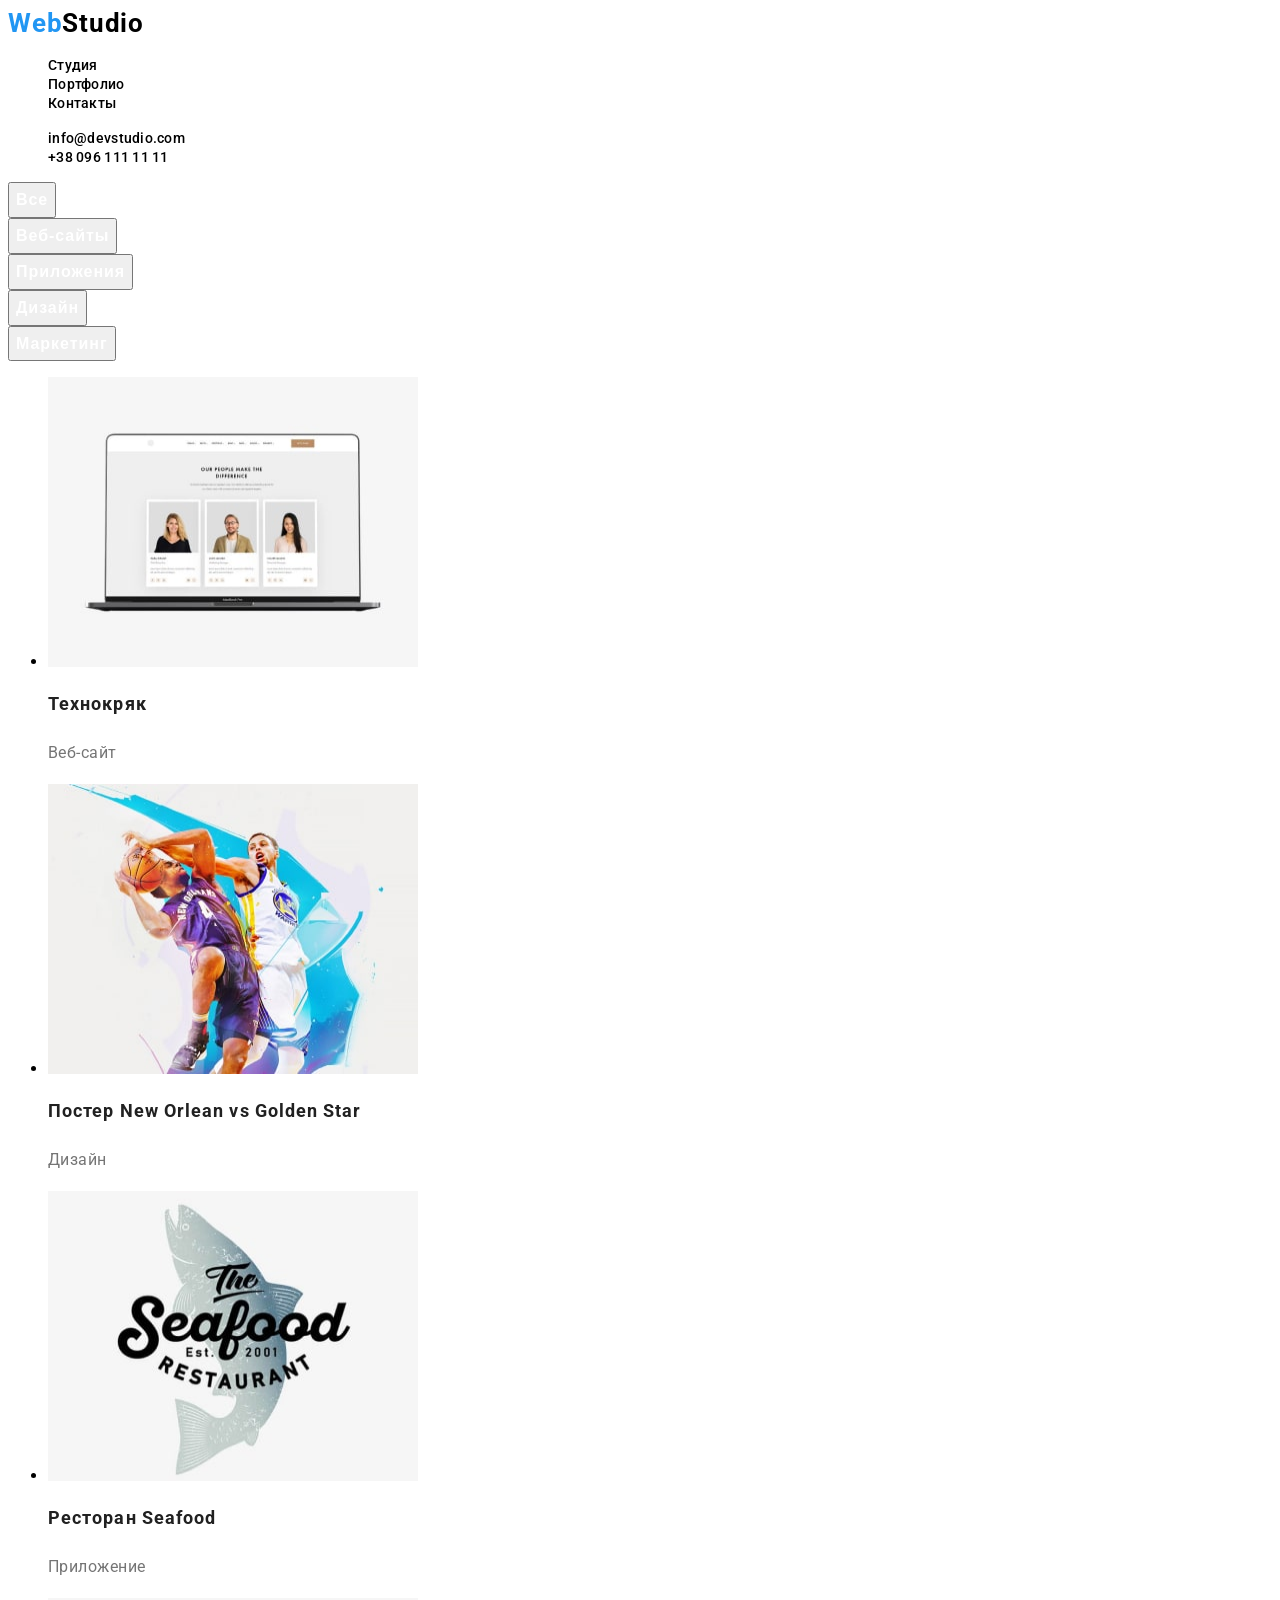
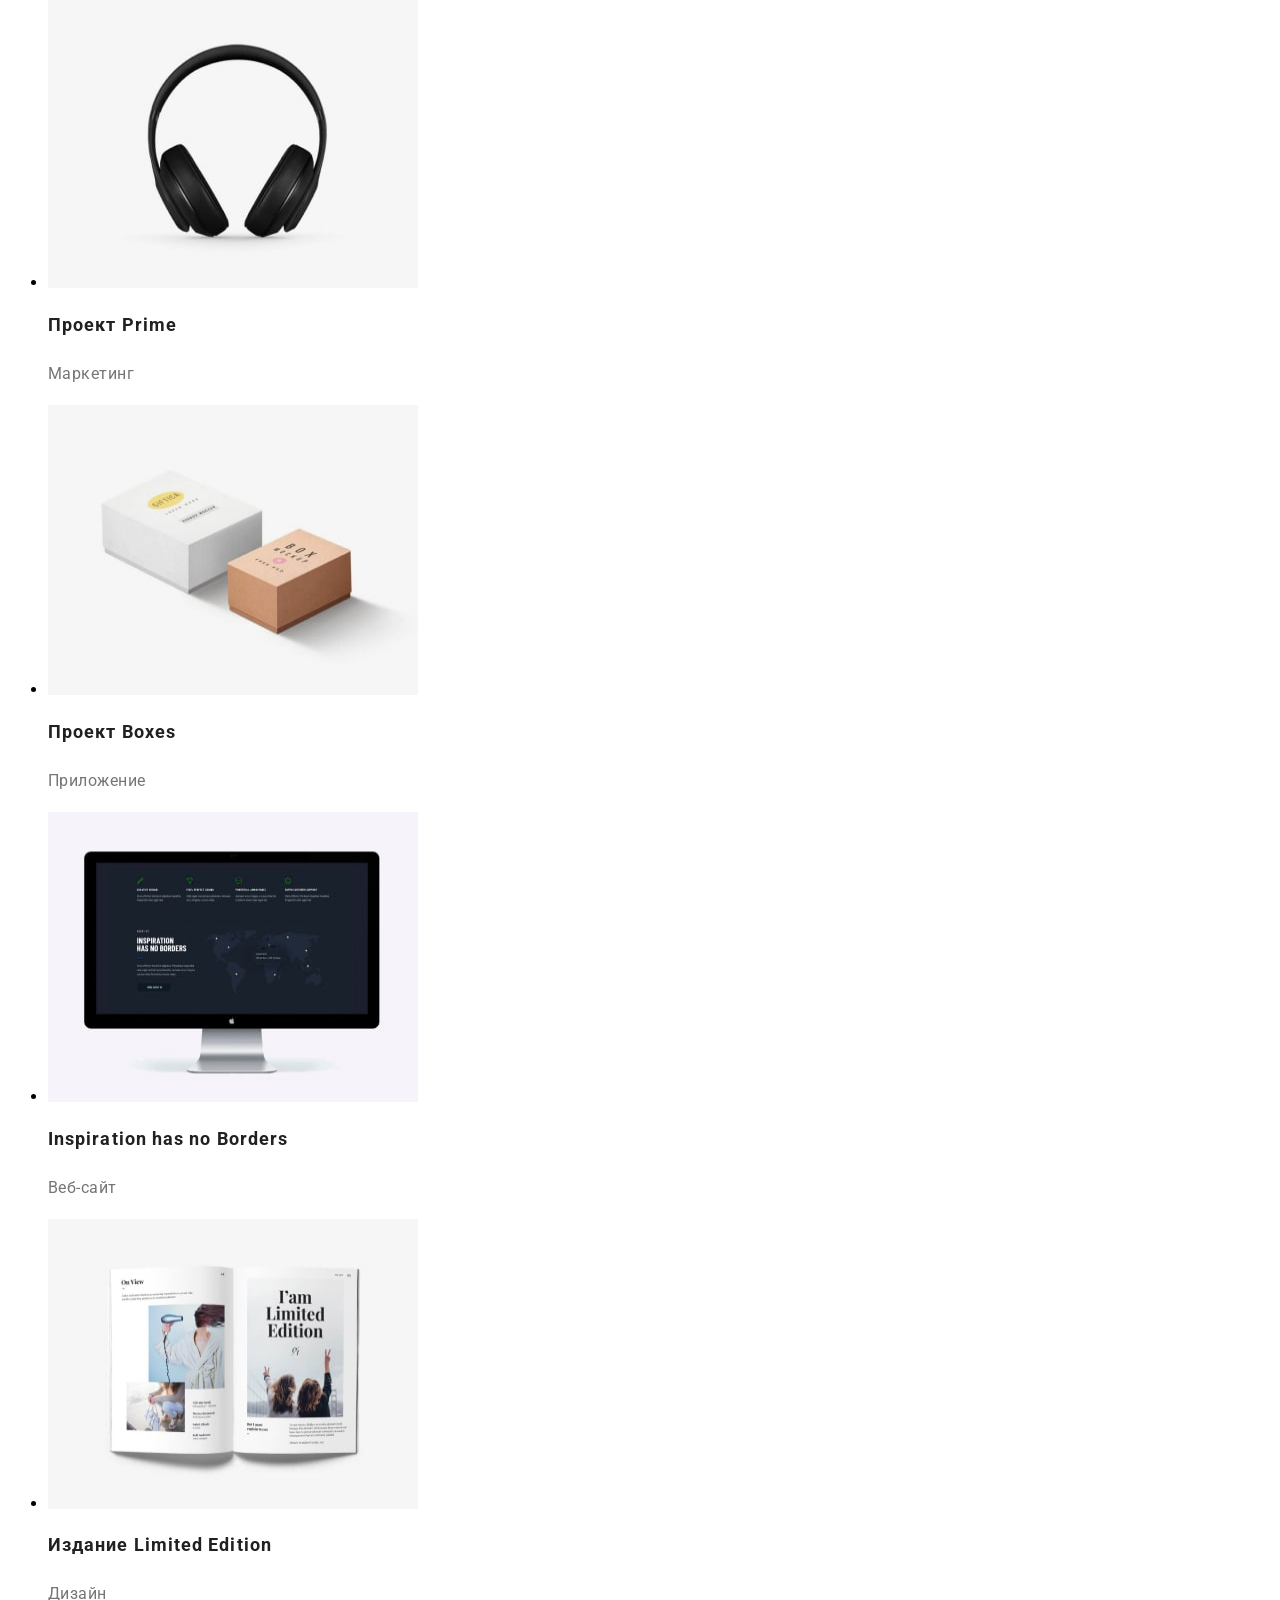
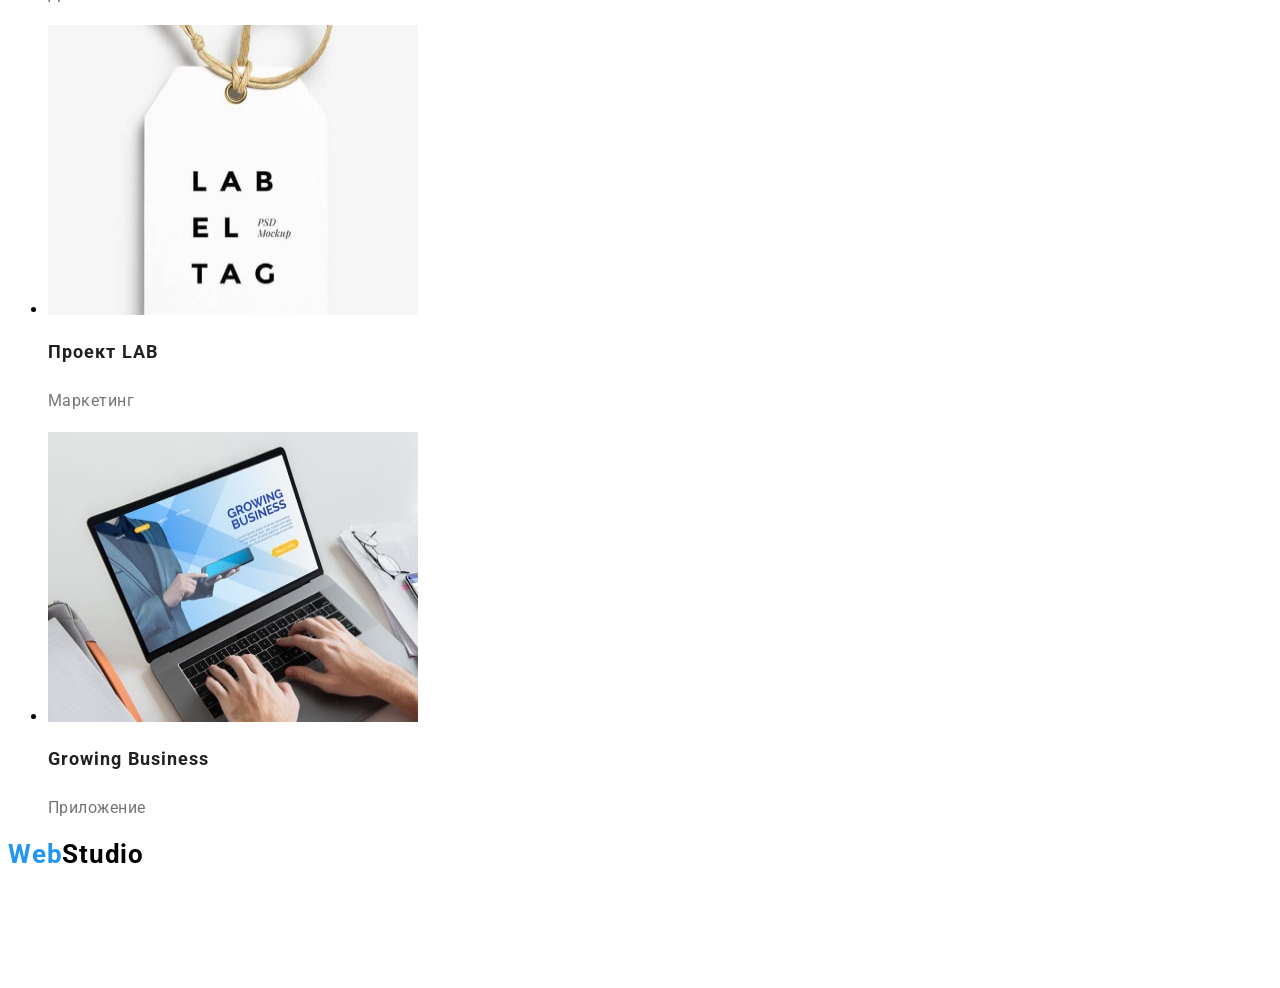
==== portfolio.html @ b76d28d4 "створює goit-markup-hw-03" ====
<!DOCTYPE html>
<html lang="ru">
<head>
    <meta charset="UTF-8">
    <meta http-equiv="X-UA-Compatible" content="IE=edge">
    <meta name="viewport" content="width=device-width, initial-scale=1.0">
    <link rel="preconnect" href="https://fonts.googleapis.com">
    <link rel="preconnect" href="https://fonts.gstatic.com" crossorigin>
    <link href="https://fonts.googleapis.com/css2?family=Raleway:wght@700&family=Roboto:wght@400;500;700;900&display=swap" rel="stylesheet">
    <title>portfolio</title>
    <link rel="stylesheet" href="./css/styles.css">
</head>
<body>
    <!-- header------------------------------------------------------------------- -->
    <header class="header">
        <a href="./index.html" class="link logo">Web<span class="logo-span">Studio</span></a>
            <nav class="header-nav">
                <ul class="list header-nav-ul">
                    <li class="header-nav-li"> <a href="" class="link header-link">Студия</a></li>
                    <li class="header-nav-li"> <a href="" class="link header-link">Портфолио</a></li>
                    <li class="header-nav-li"> <a href="" class="link header-link">Контакты</a></li>
                </ul>
            </nav>
                <ul class="list header-contact">
                    <li class="header-contact-li"> <a href="mailto:info@devstudio.com" class="link header-link">info@devstudio.com</a></li>
                    <li class="header-contact-li"> <a href="tel:+380961111111" class="link header-link">+38 096 111 11 11</a></li>
                </ul>
    </header>
     <!-- batton section -------------------------------------------------------------- -->
    <section>
        <button type="button" class="section-button">Все</button>
        <button type="button" class="section-button">Веб-сайты</button>
        <button type="button" class="section-button">Приложения</button>
        <button type="button" class="section-button">Дизайн</button>
        <button type="button" class="section-button">Маркетинг</button>
    </section>
     <!-- ower progects --------------------------------------------------------------- -->
    <main>
        <section>
            <h1 class="visually-hidden">Наши проекты</h1>
            <ul>
                <li>
                    <img src="./images2/img-min.jpg" alt="ноутбук" width="370" height="290">
                    <h2 class="ower-progects-h2">Технокряк</h2>
                    <p class="ower-progects-h2-p">Веб-сайт</p>
                </li>
                <li>
                    <img src="./images2/img (1)-min.jpg" alt="баскетболиты" width="370" height="290">
                    <h2 class="ower-progects-h2">Постер New Orlean vs Golden Star</h2>
                    <p class="ower-progects-h2-p">Дизайн</p>
                </li>
                <li>
                    <img src="./images2/img (2)-min.jpg" alt="рыба" width="370" height="290">
                    <h2 class="ower-progects-h2">Ресторан Seafood</h2>
                    <p class="ower-progects-h2-p">Приложение</p>
                </li>
                <li>
                    <img src="./images2/img (3)-min.jpg" alt="наушники" width="370" height="290">
                    <h2 class="ower-progects-h2">Проект Prime</h2>
                    <p class="ower-progects-h2-p">Маркетинг</p>
                </li>
                <li>
                    <img src="./images2/img (4)-min.jpg" alt="коробки" width="370" height="290">
                    <h2 class="ower-progects-h2">Проект Boxes</h2>
                    <p class="ower-progects-h2-p">Приложение</p>
                </li>
                <li>
                    <img src="./images2/img (5)-min.jpg" alt="монитор" width="370" height="290">
                    <h2 class="ower-progects-h2">Inspiration has no Borders</h2>
                    <p class="ower-progects-h2-p">Веб-сайт</p>
                </li>
                <li>
                    <img src="./images2/img (6)-min.jpg" alt="книга" width="370" height="290">
                    <h2 class="ower-progects-h2">Издание Limited Edition</h2>
                    <p class="ower-progects-h2-p">Дизайн</p>
                </li>
                <li>
                    <img src="./images2/img (7)-min.jpg" alt="этикетка" width="370" height="290">
                    <h2 class="ower-progects-h2">Проект LAB</h2>
                    <p class="ower-progects-h2-p">Маркетинг</p>
                </li>
                <li>
                    <img src="./images2/img (8)-min.jpg" alt="набирает текст" width="370" height="290">
                    <h2 class="ower-progects-h2">Growing Business</h2>
                    <p class="ower-progects-h2-p">Приложение</p>
                </li>
            </ul>
        </section>
    </main>
     <!-- footer------------------------------------------------------------------- -->
     <footer class="footer">
        <a href="./index.html" class="link logo">Web<span class="logo-span">Studio</span></a>
            <address class="footer-address">
                <p class="footer-address-p">г. Киев, пр-т Леси Украинки, 26</p>
                    <ul class="list footer-address-p-ul">
                        <li class="list footer-address-p-ul-li"> <a href="mailto:info@example.com" class="link footer-link">info@example.com</a></li>
                        <li class="list footer-address-p-ul-li"> <a href="tel:+380961111111" class="link footer-link">+38 096 111 11 11</a></li>
                    </ul>
            </address>
    </footer>
</body>
</html>
---- css/styles.css ----
:root {
    --header-link-color: #000000;
    --header-color: #000000;
    --first-title-color: #FFFFFF;
    --second-title-color: #000000;
    --third-title-color: #212121;
    --btn-color: #FFFFFF;
    --accent-color: #2196F3;
    --logo-color: #2196F3;
    --logo-span-color: #000000;
    --paragraph-color: #757575;
    --footer-address-color: #FFFFFF;
    /* портфольйо */
    --portfolio-h2-color: #212121;
    --portfolio-paragraph-color: #757575;
}

body {
    font-family: 'Roboto', sans-serif;
}

.list {
    list-style: none;
}

.link {
    text-decoration: none;
}

/* !!!!!!!!!!!!!!!!!!!!!!!!! клас який ховає текст та не займає місце, при чому браузер цей текст бачить!!!!!!!!! */
.visually-hidden {        
    position: absolute;
    white-space: nowrap;
    width: 1px;
    height: 1px;
    overflow: hidden;
    border: 0;
    padding: 0;
    clip: rect(0 0 0 0);
    clip-path: inset(50%);
    margin: -1px;
  }

.logo {
    ont-family: 'Raleway', sans-serif;
    font-style: normal;
    font-weight: 700;
    font-size: 26px;
    line-height: 1.19;
    letter-spacing: 0.03em;
    color: var(--logo-color);
}

.logo-span {
    ont-family: 'Raleway', sans-serif;
    font-style: normal;
    font-weight: 700;
    font-size: 26px;
    line-height: 1.19;
    letter-spacing: 0.03em;
    color: var(--logo-span-color);
}

/* --------------- header -------------- */

.header-link {
    font-weight: 500;
    font-size: 14px;
    line-height: 1.14;
    letter-spacing: 0.02em;
    color: var(--header-link-color);
}

.header-link:hover,
.header-link:focus {
    color: var(--accent-color);
}

/* --------------- section h1 -------------- */

.maine-title {
    font-size: 44px;
    line-height: 1.36;
    letter-spacing: 0.06em;
    text-transform: uppercase;
    color: var(--first-title-color);
}

.section-button {
    font-weight: 700;
    font-size: 16px;
    line-height: 1.87;
    display: flex;
    align-items: center;
    text-align: center;
    letter-spacing: 0.06em;
    color: var(--btn-color);
}

/* --------------- section ower direction -------------- */

.section-ower-direction-h2-ul-li-h3 {
    font-size: 14px;
    line-height: 1.14;
    letter-spacing: 0.03em;
    text-transform: uppercase;
    color: var(--third-title-color);
}

.section-ower-direction-h2-ul-li-h3-p {
    font-weight: 400;
    font-size: 14px;
    line-height: 1.71;
    letter-spacing: 0.03em;
    color: var(--paragraph-color);
}

/* --------------- what are we doing -------------- */

.section-what-are-we-doing-h2 {
    font-size: 36px;
    line-height: 1.16;
    text-align: center;
    letter-spacing: 0.03em;
    color: var(--second-title-color);
}

/* --------------- ower team -------------- */

.section-ower-team-h2 {
    font-size: 36px;
    line-height: 1.16;
    text-align: center;
    letter-spacing: 0.03em;
    color: var(--second-title-color);
}

.section-ower-team-h2-ul-li-h3 {
    font-size: 16px;
    line-height: 1.18;
    text-align: center;
    letter-spacing: 0.03em;
    color: var(--third-title-color);
}

.section-ower-team-h2-ul-li-h3-p {
    font-weight: 400;
    font-size: 16px;
    line-height: 1.18;
    text-align: center;
    letter-spacing: 0.03em;
    color: var(--paragraph-color);
}

/* --------------- footer -------------- */

.footer-address {
    font-style: normal;
}

.footer-address-p {
    font-weight: 400;
    font-size: 14px;
    line-height: 1.71;
    letter-spacing: 0.03em;
    color: var(--footer-address-color);
}

.footer-link {
    font-weight: 400;
    font-size: 14px;
    line-height: 1.71;
    letter-spacing: 0.03em;
    color: rgba(255, 255, 255, 0.6);
}

/* !!!!!------------------- portfolio -----------------------!!!!! */

.ower-progects-h2 {
    font-size: 18px;
    line-height: 2;
    letter-spacing: 0.06em;
    color: var(--portfolio-h2-color);
}

.ower-progects-h2-p {
    font-weight: 400;
    font-size: 16px;
    line-height: 1.87;
    letter-spacing: 0.03em;
    color: var(--portfolio-paragraph-color);
}
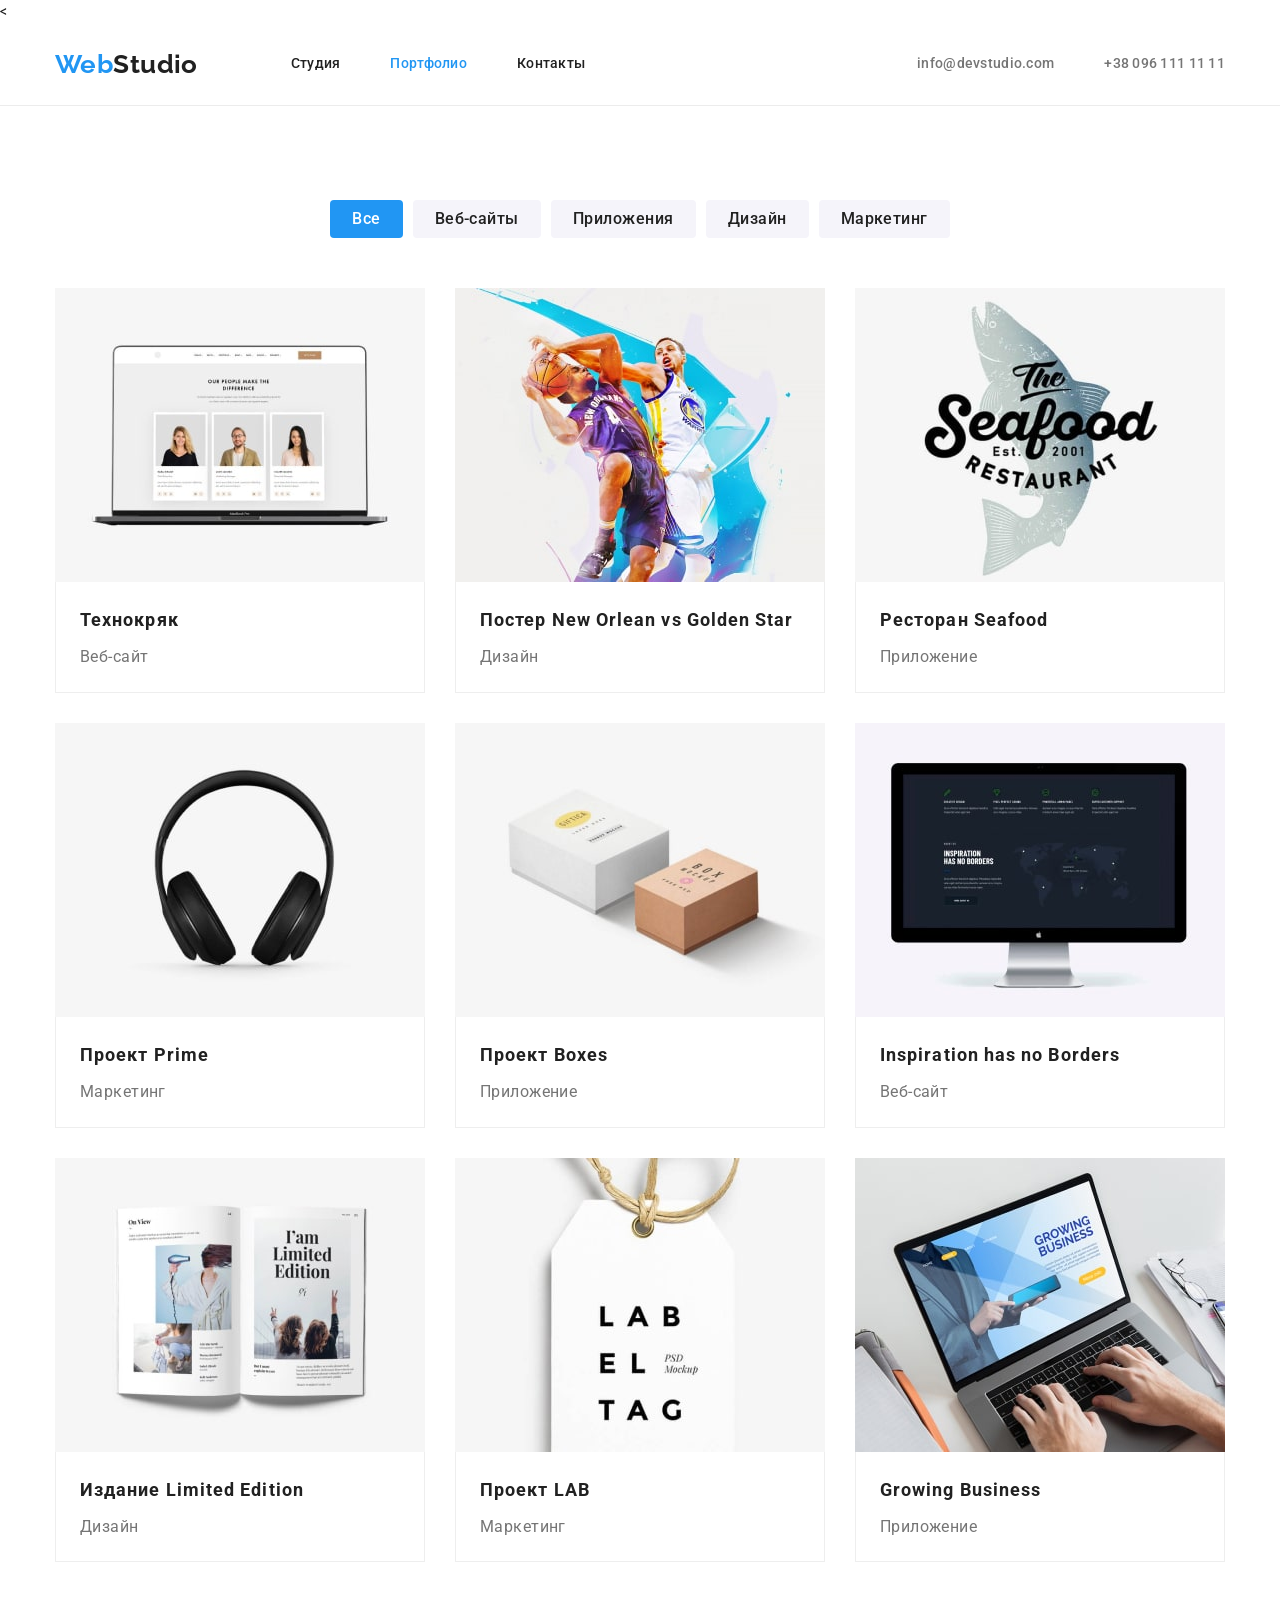
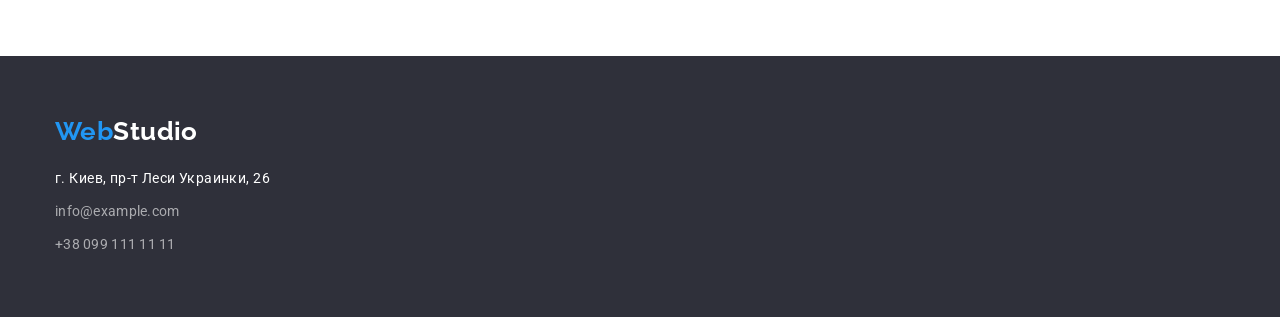
==== commit 0f0790cf: "закінчує портфольйо" ====
--- a/portfolio.html
+++ b/portfolio.html
@@ -1,102 +1,213 @@
-<!DOCTYPE html>
+<<!DOCTYPE html>
 <html lang="ru">
-<head>
-    <meta charset="UTF-8">
-    <meta http-equiv="X-UA-Compatible" content="IE=edge">
-    <meta name="viewport" content="width=device-width, initial-scale=1.0">
-    <link rel="preconnect" href="https://fonts.googleapis.com">
-    <link rel="preconnect" href="https://fonts.gstatic.com" crossorigin>
-    <link href="https://fonts.googleapis.com/css2?family=Raleway:wght@700&family=Roboto:wght@400;500;700;900&display=swap" rel="stylesheet">
-    <title>portfolio</title>
-    <link rel="stylesheet" href="./css/styles.css">
-</head>
-<body>
-    <!-- header------------------------------------------------------------------- -->
-    <header class="header">
-        <a href="./index.html" class="link logo">Web<span class="logo-span">Studio</span></a>
-            <nav class="header-nav">
-                <ul class="list header-nav-ul">
-                    <li class="header-nav-li"> <a href="" class="link header-link">Студия</a></li>
-                    <li class="header-nav-li"> <a href="" class="link header-link">Портфолио</a></li>
-                    <li class="header-nav-li"> <a href="" class="link header-link">Контакты</a></li>
-                </ul>
-            </nav>
-                <ul class="list header-contact">
-                    <li class="header-contact-li"> <a href="mailto:info@devstudio.com" class="link header-link">info@devstudio.com</a></li>
-                    <li class="header-contact-li"> <a href="tel:+380961111111" class="link header-link">+38 096 111 11 11</a></li>
-                </ul>
+  <head>
+    <meta charset="UTF-8" />
+    <meta http-equiv="X-UA-Compatible" content="IE=edge" />
+    <meta name="viewport" content="width=device-width, initial-scale=1.0" />
+
+    <link rel="preconnect" href="https://fonts.googleapis.com" />
+    <link rel="preconnect" href="https://fonts.gstatic.com" crossorigin />
+    <link
+      href="https://fonts.googleapis.com/css2?family=Raleway:wght@700&family=Roboto:wght@400;500;700;900&display=swap"
+      rel="stylesheet"
+    />
+
+    <title>Портфолио</title>
+
+    <link
+      rel="stylesheet"
+      href="https://cdnjs.cloudflare.com/ajax/libs/modern-normalize/1.0.0/modern-normalize.min.css"
+    />
+
+    <link rel="stylesheet" href="./css/styles.css" />
+  </head>
+  <body>
+    <header class="page-header">
+      <div class="container">
+        <nav class="header-nav">
+          <a href="./index.html" class="logo" lang="en"><span class="accent">Web</span>Studio</a>
+          <ul class="list nav-links">
+            <li class="nav-item">
+              <a href="./index.html" class="nav-link">Студия</a>
+            </li>
+            <li class="nav-item">
+              <a href="./portfolio.html" class="nav-link active">Портфолио</a>
+            </li>
+            <li class="nav-item">
+              <a href="" class="nav-link">Контакты</a>
+            </li>
+          </ul>
+        </nav>
+        <ul class="list header-contacts">
+          <li class="contact-item">
+            <a href="mailto:info@devstudio.com" class="contact-link">info@devstudio.com</a>
+          </li>
+          <li class="contact-item">
+            <a href="tel:+380961111111" class="contact-link">+38 096 111 11 11</a>
+          </li>
+        </ul>
+      </div>
     </header>
-     <!-- batton section -------------------------------------------------------------- -->
-    <section>
-        <button type="button" class="section-button">Все</button>
-        <button type="button" class="section-button">Веб-сайты</button>
-        <button type="button" class="section-button">Приложения</button>
-        <button type="button" class="section-button">Дизайн</button>
-        <button type="button" class="section-button">Маркетинг</button>
-    </section>
-     <!-- ower progects --------------------------------------------------------------- -->
+
     <main>
-        <section>
-            <h1 class="visually-hidden">Наши проекты</h1>
-            <ul>
-                <li>
-                    <img src="./images2/img-min.jpg" alt="ноутбук" width="370" height="290">
-                    <h2 class="ower-progects-h2">Технокряк</h2>
-                    <p class="ower-progects-h2-p">Веб-сайт</p>
-                </li>
-                <li>
-                    <img src="./images2/img (1)-min.jpg" alt="баскетболиты" width="370" height="290">
-                    <h2 class="ower-progects-h2">Постер New Orlean vs Golden Star</h2>
-                    <p class="ower-progects-h2-p">Дизайн</p>
-                </li>
-                <li>
-                    <img src="./images2/img (2)-min.jpg" alt="рыба" width="370" height="290">
-                    <h2 class="ower-progects-h2">Ресторан Seafood</h2>
-                    <p class="ower-progects-h2-p">Приложение</p>
-                </li>
-                <li>
-                    <img src="./images2/img (3)-min.jpg" alt="наушники" width="370" height="290">
-                    <h2 class="ower-progects-h2">Проект Prime</h2>
-                    <p class="ower-progects-h2-p">Маркетинг</p>
-                </li>
-                <li>
-                    <img src="./images2/img (4)-min.jpg" alt="коробки" width="370" height="290">
-                    <h2 class="ower-progects-h2">Проект Boxes</h2>
-                    <p class="ower-progects-h2-p">Приложение</p>
-                </li>
-                <li>
-                    <img src="./images2/img (5)-min.jpg" alt="монитор" width="370" height="290">
-                    <h2 class="ower-progects-h2">Inspiration has no Borders</h2>
-                    <p class="ower-progects-h2-p">Веб-сайт</p>
-                </li>
-                <li>
-                    <img src="./images2/img (6)-min.jpg" alt="книга" width="370" height="290">
-                    <h2 class="ower-progects-h2">Издание Limited Edition</h2>
-                    <p class="ower-progects-h2-p">Дизайн</p>
-                </li>
-                <li>
-                    <img src="./images2/img (7)-min.jpg" alt="этикетка" width="370" height="290">
-                    <h2 class="ower-progects-h2">Проект LAB</h2>
-                    <p class="ower-progects-h2-p">Маркетинг</p>
-                </li>
-                <li>
-                    <img src="./images2/img (8)-min.jpg" alt="набирает текст" width="370" height="290">
-                    <h2 class="ower-progects-h2">Growing Business</h2>
-                    <p class="ower-progects-h2-p">Приложение</p>
-                </li>
-            </ul>
-        </section>
+      <section class="section portfolio">
+        <div class="container">
+          <h1 style="display: none">Наши работы</h1>
+          <ul class="list filter-list">
+            <li class="filter-item">
+              <button type="button" class="button button-secondary active">Все</button>
+            </li>
+            <li class="filter-item">
+              <button type="button" class="button button-secondary">Веб-сайты</button>
+            </li>
+            <li class="filter-item">
+              <button type="button" class="button button-secondary">Приложения</button>
+            </li>
+            <li class="filter-item">
+              <button type="button" class="button button-secondary">Дизайн</button>
+            </li>
+            <li class="filter-item">
+              <button type="button" class="button button-secondary">Маркетинг</button>
+            </li>
+          </ul>
+          <ul class="list portfolio-list">
+            <li class="portfolio-case">
+              <img
+                class="case-img"
+                src="./images2/img-min.jpg"
+                alt="Пример"
+                width="370"
+                height="294"
+              />
+              <div class="case-info">
+                <h2 class="item-title">Технокряк</h2>
+                <p class="item-descr">Веб-сайт</p>
+              </div>
+            </li>
+            <li class="portfolio-case">
+              <img
+                class="case-img"
+                src="./images2/img (1)-min.jpg"
+                alt="Пример"
+                width="370"
+                height="294"
+              />
+              <div class="case-info">
+                <h2 class="item-title">Постер New Orlean vs Golden Star</h2>
+                <p class="item-descr">Дизайн</p>
+              </div>
+            </li>
+            <li class="portfolio-case">
+              <img
+                class="case-img"
+                src="./images2/img (2)-min.jpg"
+                alt="Пример"
+                width="370"
+                height="294"
+              />
+              <div class="case-info">
+                <h2 class="item-title">Ресторан Seafood</h2>
+                <p class="item-descr">Приложение</p>
+              </div>
+            </li>
+            <li class="portfolio-case">
+              <img
+                class="case-img"
+                src="./images2/img (3)-min.jpg"
+                alt="Пример"
+                width="370"
+                height="294"
+              />
+              <div class="case-info">
+                <h2 class="item-title">Проект Prime</h2>
+                <p class="item-descr">Маркетинг</p>
+              </div>
+            </li>
+            <li class="portfolio-case">
+              <img
+                class="case-img"
+                src="./images2/img (4)-min.jpg"
+                alt="Пример"
+                width="370"
+                height="294"
+              />
+              <div class="case-info">
+                <h2 class="item-title">Проект Boxes</h2>
+                <p class="item-descr">Приложение</p>
+              </div>
+            </li>
+            <li class="portfolio-case">
+              <img
+                class="case-img"
+                src="./images2/img (5)-min.jpg"
+                alt="Пример"
+                width="370"
+                height="294"
+              />
+              <div class="case-info">
+                <h2 class="item-title">Inspiration has no Borders</h2>
+                <p class="item-descr">Веб-сайт</p>
+              </div>
+            </li>
+            <li class="portfolio-case">
+              <img
+                class="case-img"
+                src="./images2/img (6)-min.jpg"
+                alt="Пример"
+                width="370"
+                height="294"
+              />
+              <div class="case-info">
+                <h2 class="item-title">Издание Limited Edition</h2>
+                <p class="item-descr">Дизайн</p>
+              </div>
+            </li>
+            <li class="portfolio-case">
+              <img
+                class="case-img"
+                src="./images2/img (7)-min.jpg"
+                alt="Пример"
+                width="370"
+                height="294"
+              />
+              <div class="case-info">
+                <h2 class="item-title">Проект LAB</h2>
+                <p class="item-descr">Маркетинг</p>
+              </div>
+            </li>
+            <li class="portfolio-case">
+              <img
+                class="case-img"
+                src="./images2/img (8)-min.jpg"
+                alt="Пример"
+                width="370"
+                height="294"
+              />
+              <div class="case-info">
+                <h2 class="item-title">Growing Business</h2>
+                <p class="item-descr">Приложение</p>
+              </div>
+            </li>
+          </ul>
+        </div>
+      </section>
     </main>
-     <!-- footer------------------------------------------------------------------- -->
-     <footer class="footer">
-        <a href="./index.html" class="link logo">Web<span class="logo-span">Studio</span></a>
-            <address class="footer-address">
-                <p class="footer-address-p">г. Киев, пр-т Леси Украинки, 26</p>
-                    <ul class="list footer-address-p-ul">
-                        <li class="list footer-address-p-ul-li"> <a href="mailto:info@example.com" class="link footer-link">info@example.com</a></li>
-                        <li class="list footer-address-p-ul-li"> <a href="tel:+380961111111" class="link footer-link">+38 096 111 11 11</a></li>
-                    </ul>
-            </address>
+
+    <footer class="page-footer">
+      <div class="container">
+        <a href="./index.html" class="logo" lang="en"><span class="accent">Web</span>Studio</a>
+        <address>
+          <p class="addr">г. Киев, пр-т Леси Украинки, 26</p>
+          <ul class="list contacts">
+            <li class="contact-item">
+              <a href="mailto:info@example.com" class="contact-link">info@example.com</a>
+            </li>
+            <li class="contact-item">
+              <a href="tel:+380991111111" class="contact-link">+38 099 111 11 11</a>
+            </li>
+          </ul>
+        </address>
+      </div>
     </footer>
-</body>
-</html>+  </body>
+</html>
--- a/css/styles.css
+++ b/css/styles.css
@@ -1,193 +1,400 @@
 :root {
-    --header-link-color: #000000;
-    --header-color: #000000;
-    --first-title-color: #FFFFFF;
-    --second-title-color: #000000;
-    --third-title-color: #212121;
-    --btn-color: #FFFFFF;
-    --accent-color: #2196F3;
-    --logo-color: #2196F3;
-    --logo-span-color: #000000;
-    --paragraph-color: #757575;
-    --footer-address-color: #FFFFFF;
-    /* портфольйо */
-    --portfolio-h2-color: #212121;
-    --portfolio-paragraph-color: #757575;
-}
-
-body {
-    font-family: 'Roboto', sans-serif;
-}
-
-.list {
-    list-style: none;
-}
-
-.link {
+    /* colors for text on light background */
+    --main-text-color-dark: #212121;
+    --secondary-text-color-dark: #757575;
+  
+    /* colors for text on dark background */
+    --main-text-color-light: #ffffff;
+    --secondary-text-color-light: #ffffff99;
+  
+    /* colors for background */
+    --main-background-color: #ffffff;
+    --secondary-backgound-color-light: #f5f4fa;
+    --secondary-background-color-dark: #2f303a;
+  
+    /* accent colors */
+    --accent-color: #2196f3;
+  }
+  
+  /* reset some default styles */
+  
+  .container * {
+    /* outline: 1px solid red; */
+  }
+  
+  a {
     text-decoration: none;
-}
-
-/* !!!!!!!!!!!!!!!!!!!!!!!!! клас який ховає текст та не займає місце, при чому браузер цей текст бачить!!!!!!!!! */
-.visually-hidden {        
-    position: absolute;
-    white-space: nowrap;
-    width: 1px;
-    height: 1px;
-    overflow: hidden;
-    border: 0;
+  }
+  
+  .list {
+    list-style-type: none;
     padding: 0;
-    clip: rect(0 0 0 0);
-    clip-path: inset(50%);
-    margin: -1px;
-  }
-
-.logo {
-    ont-family: 'Raleway', sans-serif;
-    font-style: normal;
+    margin: 0;
+  }
+  
+  h1,
+  h2,
+  h3,
+  h4,
+  h5,
+  h6,
+  p,
+  button {
+    padding: 0;
+    margin: 0;
+  }
+  
+  img {
+    display: block;
+  }
+  
+  /* common styles */
+  body {
+    font-family: Roboto, 'Segoe UI', Tahoma, Geneva, Verdana, sans-serif;
+    font-size: 14px;
+    line-height: 1.71;
+    letter-spacing: 0.03em;
+  
+    color: var(--main-text-color-dark);
+    margin: 0;
+  }
+  
+  .accent {
+    color: var(--accent-color);
+  }
+  
+  .button {
+    border: none;
+    box-shadow: none;
+    cursor: pointer;
+  
+    font-family: inherit;
+    font-weight: 500;
+    font-size: 16px;
+    line-height: 1.62;
+    letter-spacing: 0.03em;
+    text-align: center;
+  
+    border-radius: 4px;
+    padding: 6px 22px;
+  }
+  
+  .button-main {
+    background: var(--accent-color);
+    color: var(--main-text-color-light);
+  }
+  
+  .button-secondary {
+    background-color: var(--secondary-backgound-color-light);
+    color: var(--main-text-color-dark);
+  }
+  
+  .button-secondary.active,
+  .button-secondary:hover,
+  .button-secondary:focus {
+    background: var(--accent-color);
+    color: var(--main-text-color-light);
+  }
+  
+  .section {
+    padding: 94px 0;
+  }
+  
+  .section-title {
+    font-weight: 700;
+    font-size: 36px;
+    line-height: 1.17;
+    text-align: center;
+  
+    margin-bottom: 50px;
+  }
+  
+  .container {
+    width: 1200px;
+    margin: 0 auto;
+    padding: 0 15px;
+  }
+  
+  /* header styles */
+  .page-header {
+    padding: 25px 0;
+    border-bottom: 1px solid #ececec;
+  }
+  
+  .page-header .container {
+    display: flex;
+    justify-content: space-between;
+    align-items: center;
+  }
+  
+  .logo {
+    font-family: Raleway;
     font-weight: 700;
     font-size: 26px;
     line-height: 1.19;
-    letter-spacing: 0.03em;
-    color: var(--logo-color);
-}
-
-.logo-span {
-    ont-family: 'Raleway', sans-serif;
-    font-style: normal;
-    font-weight: 700;
-    font-size: 26px;
-    line-height: 1.19;
-    letter-spacing: 0.03em;
-    color: var(--logo-span-color);
-}
-
-/* --------------- header -------------- */
-
-.header-link {
+    color: var(--main-text-color-dark);
+  }
+  
+  .logo:hover {
+    opacity: 0.85;
+  }
+  
+  .header-nav {
+    display: flex;
+    align-items: center;
+    justify-content: space-between;
+  }
+  
+  .nav-links {
+    display: flex;
+    margin-left: 93px;
+  }
+  
+  .nav-item .nav-link {
     font-weight: 500;
     font-size: 14px;
     line-height: 1.14;
     letter-spacing: 0.02em;
-    color: var(--header-link-color);
-}
-
-.header-link:hover,
-.header-link:focus {
+  
+    color: var(--main-text-color-dark);
+  }
+  
+  .page-header .nav-item:not(:last-child) {
+    margin-right: 50px;
+  }
+  
+  .nav-links .nav-link:hover,
+  .nav-links .nav-link:focus,
+  .nav-links .nav-link.active {
     color: var(--accent-color);
-}
-
-/* --------------- section h1 -------------- */
-
-.maine-title {
+  }
+  
+  .header-contacts {
+    display: flex;
+  flex-wrap: wrap;}
+  
+  .header-contacts .contact-link {
+    font-weight: 500;
+    font-size: 14px;
+    line-height: 1.14;
+    letter-spacing: 0.02em;
+  
+    color: var(--secondary-text-color-dark);
+  }
+  
+  .page-header .contact-item:not(:first-child) {
+    margin-left: 50px;
+  }
+  
+  .header-contacts .contact-link:hover,
+  .header-contacts .contact-link:focus {
+    color: var(--accent-color);
+  }
+  
+  /* home page styles */
+  .hero {
+    background-color: var(--secondary-background-color-dark);
+    text-align: center;
+  
+    padding: 200px 0;
+  }
+  
+  .hero .button {
+    padding: 10px 32px;
+  }
+  
+  .homepage-headline {
+    font-weight: 900;
     font-size: 44px;
     line-height: 1.36;
     letter-spacing: 0.06em;
     text-transform: uppercase;
-    color: var(--first-title-color);
-}
-
-.section-button {
+  
+    color: var(--main-text-color-light);
+  
+    width: 696px;
+    margin: 0 auto 30px;
+  }
+  
+  .hero .button-main {
     font-weight: 700;
     font-size: 16px;
     line-height: 1.87;
-    display: flex;
-    align-items: center;
-    text-align: center;
     letter-spacing: 0.06em;
-    color: var(--btn-color);
-}
-
-/* --------------- section ower direction -------------- */
-
-.section-ower-direction-h2-ul-li-h3 {
+  }
+  
+  .advantages-list {
+    display: flex;
+  }
+  
+  .advantage-item {
+    flex: 1;
+  }
+  
+  .advantage-item:not(:last-child) {
+    margin-right: 30px;
+  }
+  
+  .advantage-item .item-title {
+    font-weight: 700;
     font-size: 14px;
     line-height: 1.14;
-    letter-spacing: 0.03em;
     text-transform: uppercase;
-    color: var(--third-title-color);
-}
-
-.section-ower-direction-h2-ul-li-h3-p {
-    font-weight: 400;
-    font-size: 14px;
-    line-height: 1.71;
-    letter-spacing: 0.03em;
-    color: var(--paragraph-color);
-}
-
-/* --------------- what are we doing -------------- */
-
-.section-what-are-we-doing-h2 {
-    font-size: 36px;
-    line-height: 1.16;
+  
+    color: var(--main-text-color-dark);
+  
+    margin-bottom: 10px;
+  }
+  
+  .advantage-item .item-descr {
+    color: var(--secondary-text-color-dark);
+  }
+  
+  .example {
+    padding-top: 0;
+  }
+  
+  .examples-list {
+    display: flex;
+  }
+  
+  .example-item:not(:last-child) {
+    margin-right: 30px;
+  }
+  
+  .team {
+    background-color: var(--secondary-backgound-color-light);
+  }
+  
+  .team-list {
+    display: flex;
+  }
+  
+  .team-item {
+    background-color: var(--main-text-color-light);
+    box-shadow: 0px 1px 3px rgba(0, 0, 0, 0.12), 0px 1px 1px rgba(0, 0, 0, 0.14),
+      0px 2px 1px rgba(0, 0, 0, 0.2);
+    border-radius: 0px 0px 4px 4px;
+  }
+  
+  .team-item:not(:last-child) {
+    margin-right: 30px;
+  }
+  
+  .team-item .team-info {
+    padding: 30px 10px;
+  }
+  
+  .team-item .item-title {
+    font-weight: 500;
+    font-size: 16px;
+    line-height: 1.19;
     text-align: center;
     letter-spacing: 0.03em;
-    color: var(--second-title-color);
-}
-
-/* --------------- ower team -------------- */
-
-.section-ower-team-h2 {
-    font-size: 36px;
-    line-height: 1.16;
+  
+    margin-bottom: 10px;
+  }
+  
+  .team-item .item-descr {
+    font-size: 16px;
+    line-height: 1.19;
     text-align: center;
-    letter-spacing: 0.03em;
-    color: var(--second-title-color);
-}
-
-.section-ower-team-h2-ul-li-h3 {
-    font-size: 16px;
-    line-height: 1.18;
-    text-align: center;
-    letter-spacing: 0.03em;
-    color: var(--third-title-color);
-}
-
-.section-ower-team-h2-ul-li-h3-p {
-    font-weight: 400;
-    font-size: 16px;
-    line-height: 1.18;
-    text-align: center;
-    letter-spacing: 0.03em;
-    color: var(--paragraph-color);
-}
-
-/* --------------- footer -------------- */
-
-.footer-address {
-    font-style: normal;
-}
-
-.footer-address-p {
-    font-weight: 400;
-    font-size: 14px;
-    line-height: 1.71;
-    letter-spacing: 0.03em;
-    color: var(--footer-address-color);
-}
-
-.footer-link {
-    font-weight: 400;
-    font-size: 14px;
-    line-height: 1.71;
-    letter-spacing: 0.03em;
-    color: rgba(255, 255, 255, 0.6);
-}
-
-/* !!!!!------------------- portfolio -----------------------!!!!! */
-
-.ower-progects-h2 {
+    color: var(--secondary-text-color-dark);
+  }
+  
+  /* portfolio page styles */
+  .portfolio .container {
+    display: flex;
+    flex-direction: column;
+  }
+  
+  .filter-list {
+    display: flex;
+    align-self: center;
+    justify-content: center;
+    margin-bottom: 50px;
+  }
+  
+  .filter-list .filter-item:not(:last-child) {
+    margin-right: 10px;
+  }
+  
+  .portfolio-list {
+    display: flex;
+    flex-wrap: wrap;
+    margin-top: -30px;
+    margin-left: -30px;
+  }
+  
+  .portfolio-list .portfolio-case {
+    margin-top: 30px;
+    margin-left: 30px;
+    flex-basis: calc((100% - 90px) / 3);
+  }
+  
+  .portfolio-case .case-info {
+    border: 1px solid #eeeeee;
+    border-top: none;
+    padding: 20px 24px;
+  }
+  
+  .portfolio-case .case-img {
+    display: block;
+    width: 100%;
+    height: auto;
+  }
+  
+  .portfolio-list .item-title {
+    font-weight: 700;
     font-size: 18px;
     line-height: 2;
     letter-spacing: 0.06em;
-    color: var(--portfolio-h2-color);
-}
-
-.ower-progects-h2-p {
-    font-weight: 400;
+    color: var(--main-text-color-dark);
+  
+    margin-bottom: 4px;
+  }
+  
+  .portfolio-list .item-descr {
     font-size: 16px;
     line-height: 1.87;
-    letter-spacing: 0.03em;
-    color: var(--portfolio-paragraph-color);
-}
-
+    color: var(--secondary-text-color-dark);
+  }
+  
+  /* footer styles */
+  .page-footer {
+    background-color: var(--secondary-background-color-dark);
+  
+    padding: 60px 0;
+  }
+  
+  .page-footer .logo {
+    color: var(--main-text-color-light);
+  }
+  
+  .page-footer address {
+    font-style: normal;
+    margin-top: 20px;
+  }
+  
+  .page-footer .addr {
+    color: var(--main-text-color-light);
+  }
+  
+  .page-footer .addr,
+  .page-footer .contact-item:not(:last-child) {
+    margin-bottom: 9px;
+  }
+  
+  .page-footer .contact-link {
+    font-size: 14px;
+    line-height: 1.14;
+    letter-spacing: 0.02em;
+  
+    color: var(--secondary-text-color-light);
+  }
+  
+  .page-footer .contact-link:hover,
+  .page-footer .contact-link:focus {
+    color: var(--accent-color);
+  }
+  
